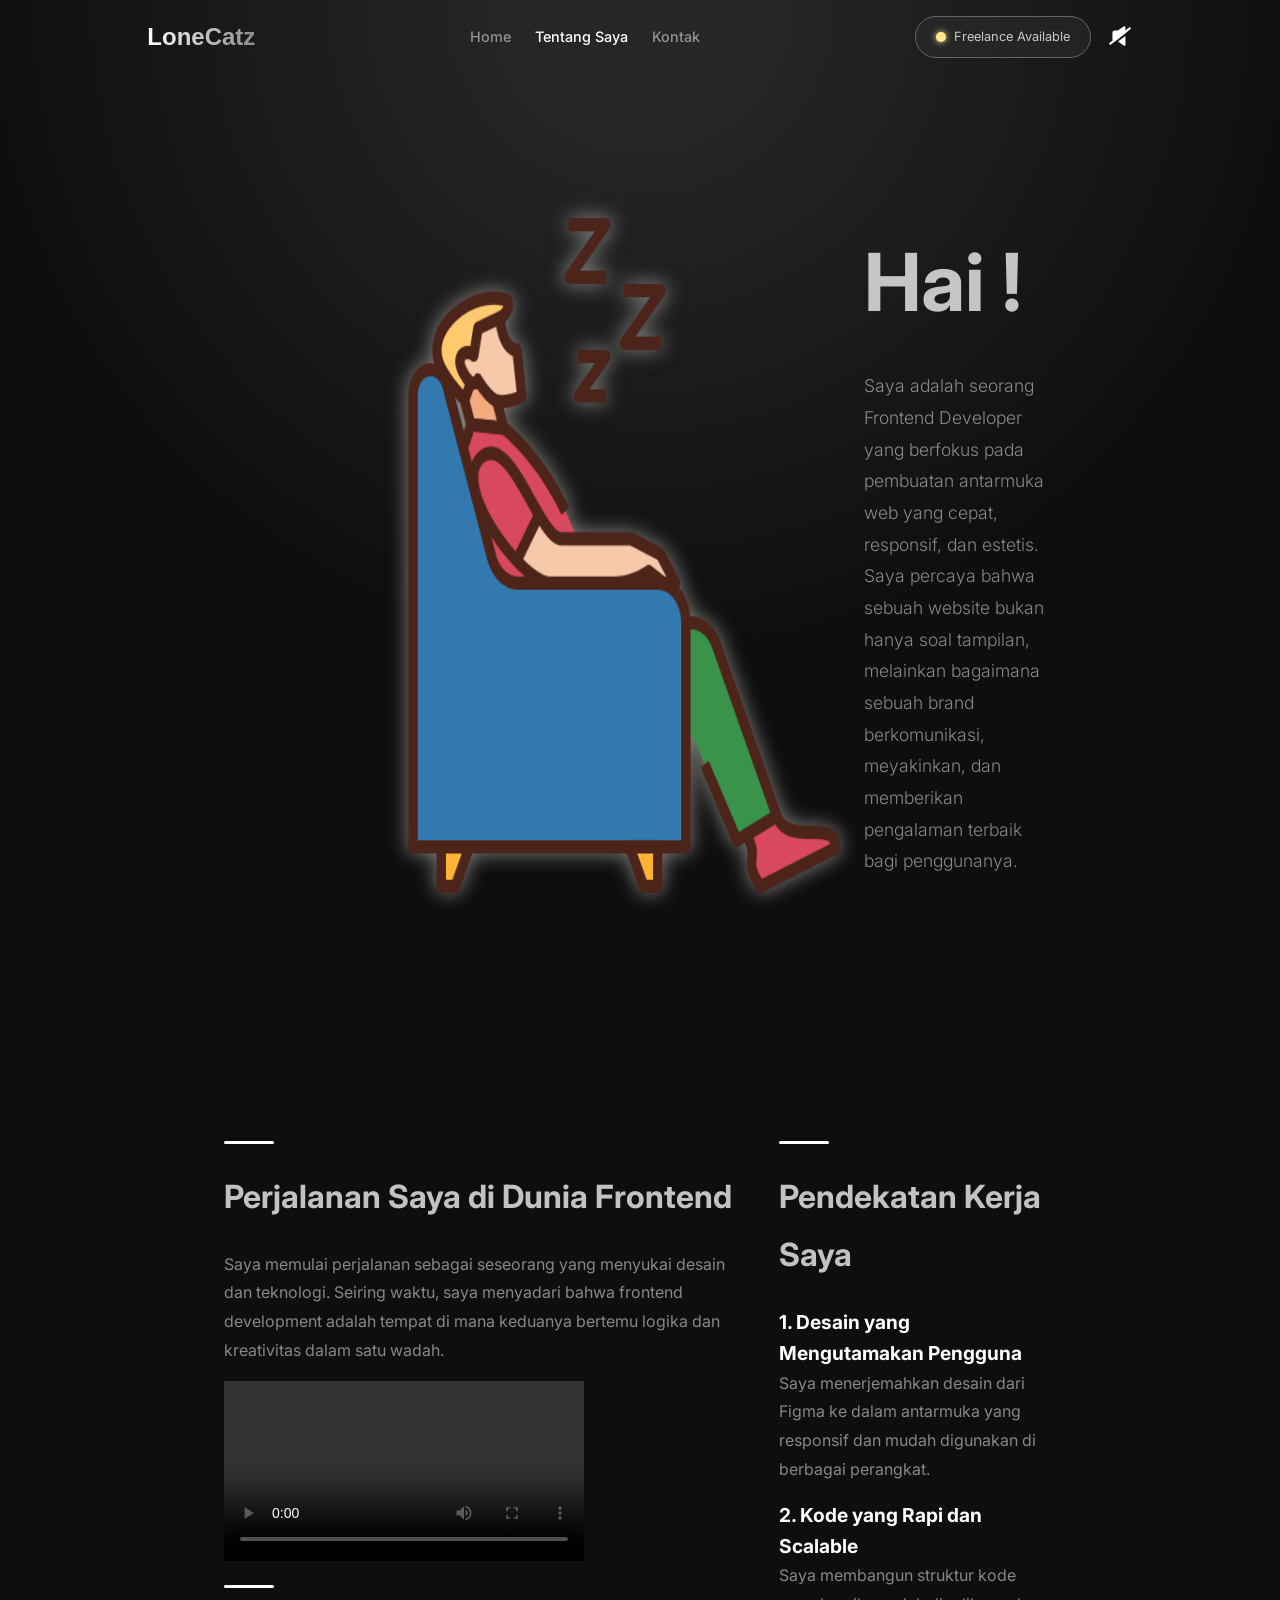
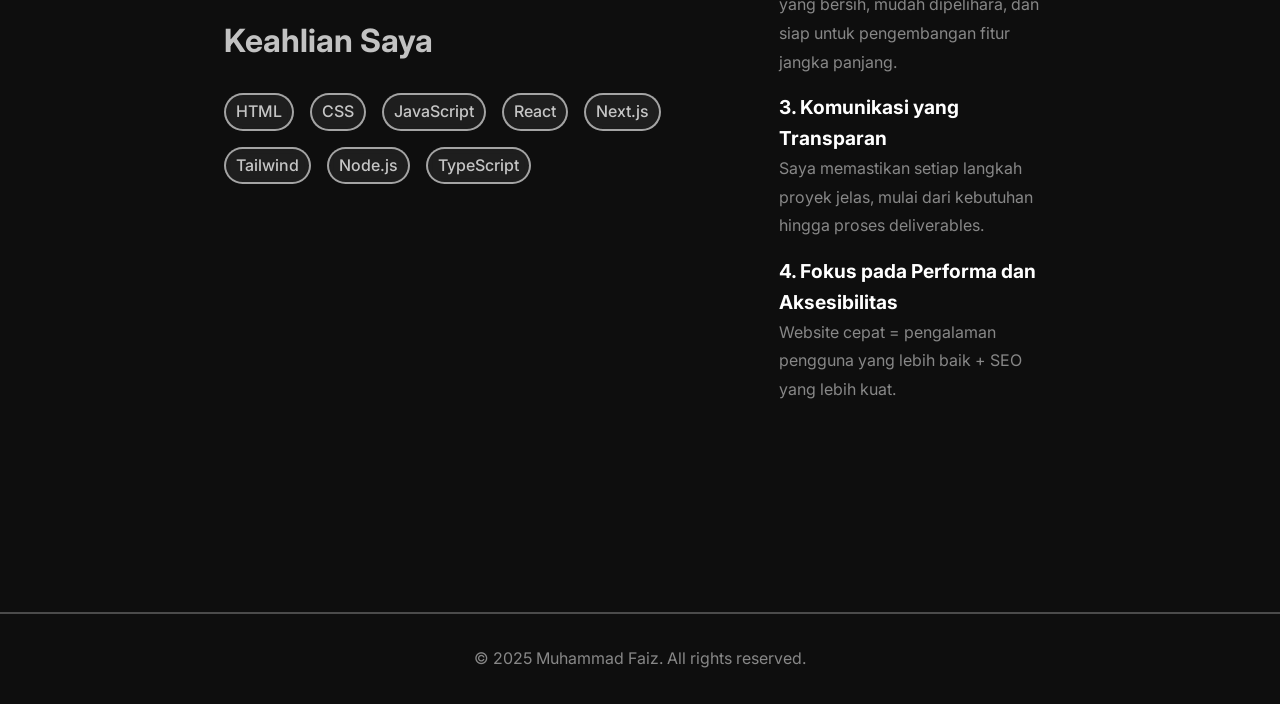
==== about.html @ 2d01e6ac "first commit" ====
<!DOCTYPE html>
<html lang="en">
  <head>
    <meta charset="UTF-8" />
    <meta name="viewport" content="width=device-width, initial-scale=1.0" />
    <title>About | Portfolio</title>
    <link rel="stylesheet" href="style.css" />
  </head>
  <body>
    <div id="page-loader"></div>
    <div id="background"></div>
    <nav>
      <p>
        <span class="logo">LoneCatz</span>
      </p>
      <ul class="nav-items">
        <li>
          <a class="nav-item" href="index.html">Home</a>
        </li>
        <li>
          <a class="nav-item" href="#" style="color: var(--text-primary)"
            >Tentang Saya</a
          >
        </li>
        <li><a class="nav-item" href="kontak.html">Kontak</a></li>
      </ul>
      <div class="music">
        <div class="open-to-work">
          <div class="dot"></div>
          <span>Freelance Available</span>
        </div>
        <button id="audio-toggle">
          <span id="audio-icon"></span>
          </svg>
        </button>
      </div>
      <audio id="bg-audio" loop preload="auto">
        <source src="audio/Undertale OST_ 023 - Shop.mp4" type="audio/mpeg" />
      </audio>
    </nav>
    <section id="about">
      <div class="about-content">
        <div class="about-header">
          <img src="img/rest.png" alt="illustrasi" />
          <div>
            <h4>Hai !</h4>
            <p>
              Saya adalah seorang Frontend Developer yang berfokus pada
              pembuatan antarmuka web yang cepat, responsif, dan estetis. Saya
              percaya bahwa sebuah website bukan hanya soal tampilan, melainkan
              bagaimana sebuah brand berkomunikasi, meyakinkan, dan memberikan
              pengalaman terbaik bagi penggunanya.
            </p>
          </div>
        </div>
        <div class="about-teks">
          <div class="teks-kiri">
            <div>
              <div class="line"></div>
              <h4>Perjalanan Saya di Dunia Frontend</h4>
              <p>
                Saya memulai perjalanan sebagai seseorang yang menyukai desain
                dan teknologi. Seiring waktu, saya menyadari bahwa frontend
                development adalah tempat di mana keduanya bertemu logika dan
                kreativitas dalam satu wadah.
              </p>
              <video src="img/2023-12-17 08-30-18.mkv" controls preload="auto" style="width: 70%"></video>
            </div>
            <div>
              <div class="line"></div>
              <h4>Keahlian Saya</h4>
              <div class="tech-badges">
                <span class="badge">HTML</span>
                <span class="badge">CSS</span>
                <span class="badge">JavaScript</span>
                <span class="badge">React</span>
                <span class="badge">Next.js</span>
                <span class="badge">Tailwind</span>
                <span class="badge">Node.js</span>
                <span class="badge">TypeScript</span>
              </div>
            </div>
          </div>
          <div>
            <div class="line"></div>
            <h4>Pendekatan Kerja Saya</h4>
            <div>
              <h5>1. Desain yang Mengutamakan Pengguna</h5>
              <p>
                Saya menerjemahkan desain dari Figma ke dalam antarmuka yang
                responsif dan mudah digunakan di berbagai perangkat.
              </p>
            </div>
            <div>
              <h5>2. Kode yang Rapi dan Scalable</h5>
              <p>
                Saya membangun struktur kode yang bersih, mudah dipelihara, dan
                siap untuk pengembangan fitur jangka panjang.
              </p>
            </div>
            <div>
              <h5>3. Komunikasi yang Transparan</h5>
              <p>
                Saya memastikan setiap langkah proyek jelas, mulai dari
                kebutuhan hingga proses deliverables.
              </p>
            </div>
            <div>
              <h5>4. Fokus pada Performa dan Aksesibilitas</h5>
              <p>
                Website cepat = pengalaman pengguna yang lebih baik + SEO yang
                lebih kuat.
              </p>
            </div>
          </div>
        </div>
      </div>
    </section>

    <footer>
      <p>&copy; 2025 Muhammad Faiz. All rights reserved.</p>
    </footer>
    <script src="index.js"></script>
  </body>
</html>
---- style.css ----
@import url("https://fonts.googleapis.com/css2?family=Inter:ital,opsz,wght@0,14..32,100..900;1,14..32,100..900&display=swap");
@import url("https://api.fontshare.com/v2/css?f[]=clash-display@1&display=swap");

:root {
  /* Backgrounds */
  --bg-main: #0e0e0e;
  --bg-soft: #141414;
  --bg-muted: #2e2e2e80;
  --bg-transparent: #0000;

  /* Surfaces / Cards */
  --surface-default: #171717;
  --surface-alt: #2a3132;
  --surface-highlight: #ffe68c;

  /* Text Colors */
  --text-primary: #fff;
  --text-secondary: #ffffffbf;
  --text-muted: #ffffff80;
  --text-faded: #ffffff40;
  --text-subtle: #ffffff26;
  --text-inverse: #000;

  /* Borders / Lines */
  --border-light: #fff9;
  --border-soft: #fff0;
  --border-muted: #00000080;

  /* Accent / Branding */
  --accent-primary: #2a29ff;
  --accent-dark: #001666;
  --accent-warm: #7d6161;

  /* Utility Transparencies */
  --overlay-weak: #ffffff1a;
  --overlay-medium: #cadcfc;
  --overlay-strong: #5f6566;
  --shadow-soft: #00000080;
  --shadow-faint: #ffffff0d;
}

* {
  margin: 0;
  padding: 0;
  box-sizing: border-box;
  scroll-behavior: smooth;
}

body {
  font-family: "Inter", sans-serif;
  background: var(--bg-main);
  color: var(--text-primary);
  overflow-x: hidden;
  line-height: 1.6;
}
#page-loader {
  position: fixed;
  top: 0;
  left: 0;
  width: 0%;
  height: 3px;
  background: var(--surface-highlight);
  z-index: 9999;
  transition: width 0.4s ease;
}
section {
  opacity: 0;
  transform: translateY(10px);
  transition: opacity 0.4s ease, transform 0.4s ease;
}
section.fade-in {
  opacity: 1;
  transform: translateY(0);
  transition: opacity 0.4s ease, transform 0.4s ease;
}
section.fade-out {
  opacity: 0;
  transform: translateY(10px);
  transition: opacity 0.4s ease, transform 0.4s ease;
}

#background {
  position: absolute;
  top: 0;
  left: 0;
  width: 100%;
  height: 100vh;
  z-index: -1;

  background-image: radial-gradient(
    circle at top center,
    rgb(247, 247, 240, 0.1) 0%,
    rgba(255, 255, 255, 0.1) 10%,
    var(--bg-main) 60%
  );
}

nav {
  display: flex;
  justify-content: space-around;
  align-items: center;
  padding: 16px 40px;
}

li {
  list-style: none;
}

a {
  text-decoration: none;
  color: var(--text-primary);
}

.logo {
  background-image: linear-gradient(
    90deg,
    var(--text-primary) 0%,
    rgba(255, 255, 255, 0.5) 100%
  );
  background-clip: text;
  font-family: "Clash Display", sans-serif;
  font-weight: 600;
  font-size: 1.5rem;
  color: transparent;
}

.nav-items {
  display: flex;
  gap: 1.5rem;
}

.nav-items a {
  font-size: 0.9rem;
  font-weight: 500;
  transition: color 0.3s;
  position: relative;
  color: var(--text-muted);
}

.nav-items a:hover {
  color: var(--text-primary);
}

.music {
  display: flex;
  gap: 1rem;
}
.open-to-work {
  display: flex;
  gap: 0.5rem;
  align-items: center;
  background-color: var(--bg-muted);
  padding: 10px 20px;
  border-radius: 9999px;
  border: 1px solid var(--overlay-strong);
  color: var(--text-secondary);
  font-weight: 400;
  font-size: 0.8rem;
}
#audio-toggle {
  background: none;
  border: none;
  cursor: pointer;
}

.dot {
  position: relative;
  background-color: var(--surface-highlight); /* warna titik */
  width: 10px;
  height: 10px;
  border-radius: 9999px;
  box-shadow: 0 0 6px var(--surface-highlight);
}

.dot::before {
  content: "";
  position: absolute;
  top: 50%;
  left: 50%;
  width: 100%;
  height: 100%;
  border-radius: 9999px;
  background-color: var(--surface-highlight);
  transform: translate(-50%, -50%);
  z-index: -1;
  animation: ping 1.2s cubic-bezier(0, 0, 0.2, 1) infinite;
  opacity: 0.6;
}

@keyframes ping {
  0% {
    transform: translate(-50%, -50%) scale(1);
    opacity: 1;
  }
  70% {
    transform: translate(-50%, -50%) scale(2.4);
    opacity: 0;
  }
  100% {
    transform: translate(-50%, -50%) scale(3);
    opacity: 0;
  }
}

.section-tag {
  display: flex;
  flex-direction: column;
  align-items: center;
  justify-content: center;
  padding: 2rem 0;
}

.section-tag div {
  width: 100px;
  height: 4px;
  border-radius: 9999px;
  background-image: linear-gradient(
    90deg,
    var(--text-primary) 0%,
    rgba(255, 255, 255, 0.3) 100%
  );
  margin-bottom: 1.5rem;
}
.section-tag span {
  font-size: 2.5rem;
  font-family: "Clash Display", sans-serif;
  font-weight: 600;
  margin-bottom: 1.5rem;
  background-image: linear-gradient(
    90deg,
    var(--text-primary) 50%,
    rgba(255, 255, 255, 0.5) 100%
  );
  background-clip: text;
  color: transparent;
}
#hero {
  padding: 1rem 14rem;
}
.hero-content {
  display: flex;
  justify-content: center;
  align-items: center;
  flex-direction: column;
  gap: 1.5rem;
  padding: 5rem 0;

  margin-top: 4rem;
  margin-bottom: 3rem;
}

.hero-content span {
  background-color: var(--overlay-weak);
  padding: 10px 10px;
  border: 1px solid var(--border-soft);
  border-radius: 9999px;
  font-weight: 500;
  font-size: 0.9rem;
  text-align: center;
  color: var(--text-primary);
}

.hero-role {
  background-image: linear-gradient(
    90deg,
    var(--text-primary) 50%,
    rgba(255, 255, 255, 0.5) 100%
  );
  background-clip: text;
  font-family: "Clash Display", sans-serif;
  font-weight: 600;
  font-size: 5rem;
  line-height: 1;
  text-align: center;
  color: transparent;
}
.hero-tagline {
  font-size: 1.2rem;
  font-weight: 400;
  text-align: center;
  color: var(--text-secondary);
  margin-bottom: 2rem;
}
.cta-button {
  padding: 0.8rem 2.5rem;
  width: fit-content;
  background: var(--text-primary);
  border: 1px solid var(--overlay-weak);
  color: var(--text-inverse);
  text-decoration: none;
  border-radius: 9999px;
  font-weight: 500;
  transition: all 0.3s;
  position: relative;
  overflow: hidden;
}
.cta-button:hover {
  background-color: var(--bg-soft);
  border-color: var(--border-soft);
  color: var(--text-primary);
  box-shadow: 0 0 10px rgba(240, 240, 240, 0.544);
}

#about {
  padding: 0 14rem;
}

.about-content {
  display: flex;
  justify-content: center;
  align-items: center;
  flex-direction: column;
  gap: 1.5rem;
  margin-top: 9rem;
  margin-bottom: 3rem;
}

.about-header {
  display: flex;
  padding-left: 10rem;
  margin-bottom: 5rem;
}
.about-header img {
  width: 30rem;
  filter: drop-shadow(0 0 10px rgba(237, 238, 233, 0.528));
}
.about-header h4 {
  font-size: 5rem;
  margin-bottom: 1.5rem;
  color: var(--text-secondary);
}
.about-header p {
  color: var(--text-muted);
  font-size: 1.1rem;
  font-weight: 300;
  line-height: 1.8;
  margin-bottom: 1rem;
}

.line {
  width: 50px;
  height: 3px;
  border-radius: 9999px;
  background-color: var(--text-primary);
  margin-bottom: 1.5rem;
}

.about-teks {
  display: flex;
  justify-content: center;
  align-items: start;
  gap: 2.5rem;
  padding: 5rem 0;
  margin-top: 4rem;
  margin-bottom: 3rem;
}
.about-teks .teks-kiri {
  display: flex;
  flex-direction: column;
  gap: 1rem;
}
.about-teks h4 {
  color: var(--text-secondary);
  font-size: 2rem;
  line-height: 1.8;
  margin-bottom: 1.5rem;
}
.about-teks h5 {
  color: var(--text-primary);
  font-size: 1.2rem;
}
.about-teks p {
  color: var(--text-muted);
  font-size: 1rem;
  line-height: 1.8;
  margin-bottom: 1rem;
}

.tech-badges {
  display: flex;
  flex-wrap: wrap;
  gap: 1rem;
}
.badge {
  display: inline-flex;
  align-items: center;
  padding: 4px 10px;
  font-size: 1rem;
  font-weight: 500;
  border-radius: 9999px;
  background-color: var(--bg-muted);
  border: 2px solid var(--border-light);
  color: var(--text-secondary);
  backdrop-filter: blur(4px);
  transition: all 0.2s ease, transform 0.2s ease;
}
.badge:hover {
  background-color: var(--bg-soft);
  border-color: var(--border-soft);
  box-shadow: 0 0 10px rgba(240, 240, 240, 0.544);
  transform: translateY(-2px);
}

#kontak {
  padding: 0 14rem;
}
.contact-content {
  display: flex;
  gap: 1.5rem;
  margin-bottom: 3rem;
}

.contact-form {
  min-width: 50%;
}
.contact-form form {
  display: flex;
  flex-direction: column;
  gap: 1rem;
}
label {
  display: flex;
  flex-direction: column;
  gap: 5px;
  margin-bottom: 0.5rem;
}
label span {
  font-size: 1rem;
  font-weight: 500;
  color: var(--text-secondary);
}
input {
  width: 100%;
  padding: 0.8rem 2.5rem;
  background: var(--bg-soft);
  border: 2px solid var(--overlay-weak);
  color: var(--text-secondary);
  border-radius: 8px;
  font-weight: 500;
  font-size: 1rem;
  transition: all 0.3s;
  position: relative;
  overflow: hidden;
  outline: none;
}
input:focus,
textarea:focus {
  background-color: transparent;
  border-color: var(--border-light);
}
textarea {
  width: 100%;
  padding: 0.8rem 2.5rem;
  background: var(--bg-soft);
  border: 2px solid var(--overlay-weak);
  color: var(--text-secondary);
  text-decoration: none;
  border-radius: 8px;
  font-weight: 500;
  font-size: 1rem;
  transition: all 0.3s;
  position: relative;
  resize: none;
  outline: none;
}

.contact-teks {
  padding: 20px;
  border: 2px solid var(--overlay-weak);
  border-radius: 24px;
}
.contact-teks div {
  display: flex;
  flex-direction: column;
  gap: 1rem;
}
.contact-teks h3 {
  color: var(--text-secondary);
  font-size: 2rem;
  line-height: 1.8;
}
.contact-teks p {
  color: var(--text-muted);
  font-size: 1rem;
  line-height: 1.8;
  margin-bottom: 1rem;
}

.contact-info {
  width: 50%;
  display: flex;
  flex-direction: column;
  gap: 2rem;
  padding-top: 1.5rem;
}
.contact-media {
  display: flex;
  gap: 1.5rem;
  justify-content: start;
}

.social-link {
  width: 50px;
  height: 50px;
  background: var(--bg-soft);
  border: 1px solid var(--border-soft);
  border-radius: 12px;
  display: flex;
  align-items: center;
  justify-content: center;
  text-decoration: none;
  color: var(--text-primary);
  transition: all 0.3s;
  font-size: 1.2rem;
}

.social-link:hover:has(.github) {
  border-color: rgba(245, 245, 245, 1);
  box-shadow: 0 5px 20px rgba(245, 245, 245, 0.3);
  transform: translateY(-5px);
}

.social-link:hover:has(.linkind) {
  border-color: rgba(10, 102, 194, 1);
  box-shadow: 0 5px 20px rgba(10, 102, 194, 0.3);
  transform: translateY(-5px);
}

.social-link:hover:has(.instagram) {
  border-color: rgb(255, 0, 128);
  box-shadow: 0 5px 20px rgb(255, 0, 128, 0.3);
  transform: translateY(-5px);
}

.social-link:hover .linkind {
  fill: rgba(10, 102, 194, 1);
}
.social-link:hover .instagram {
  fill: rgb(255, 0, 128);
}

.contact-media svg {
  width: 30px;
  height: 30px;
  fill: var(--text-primary);
  transition: all 0.3s;
}

footer {
  text-align: center;
  padding: 2rem 0;
  color: var(--text-muted);
  border-top: 2px solid var(--text-faded);
  margin-top: 4rem;
}
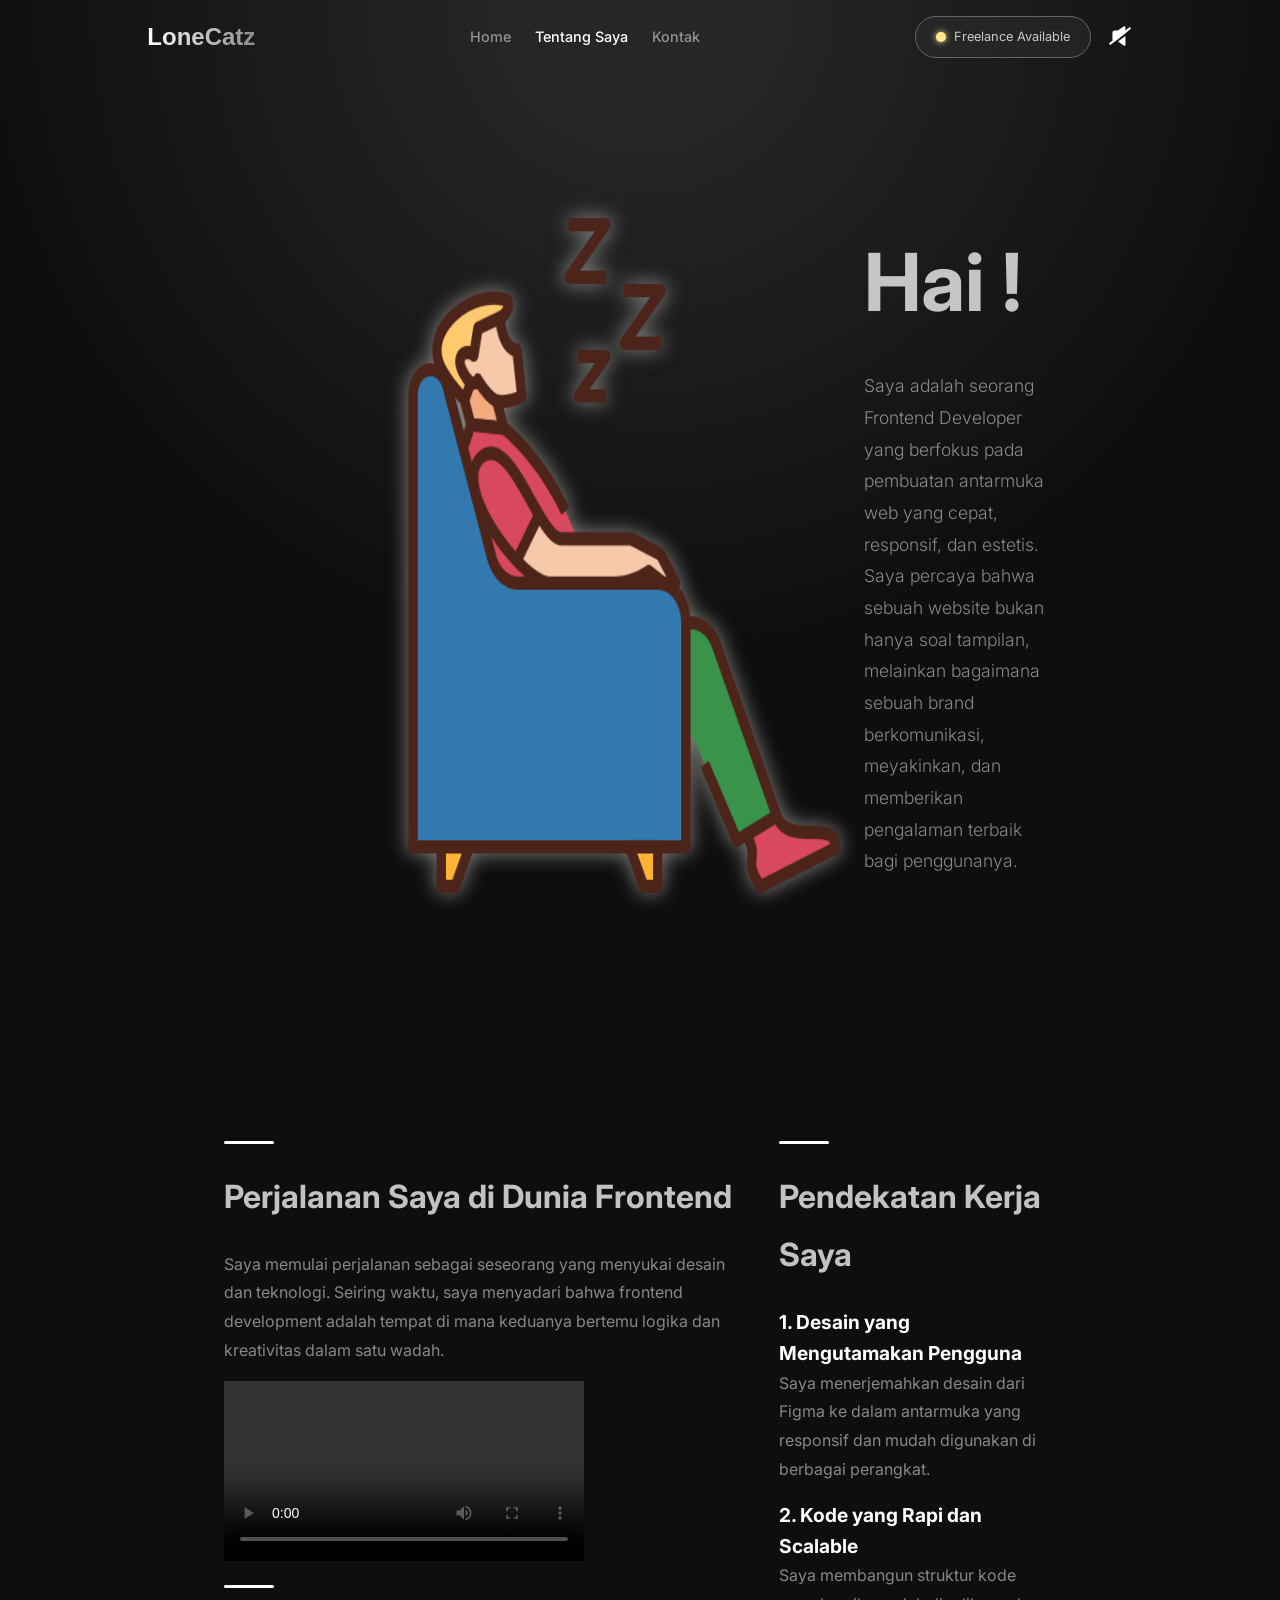
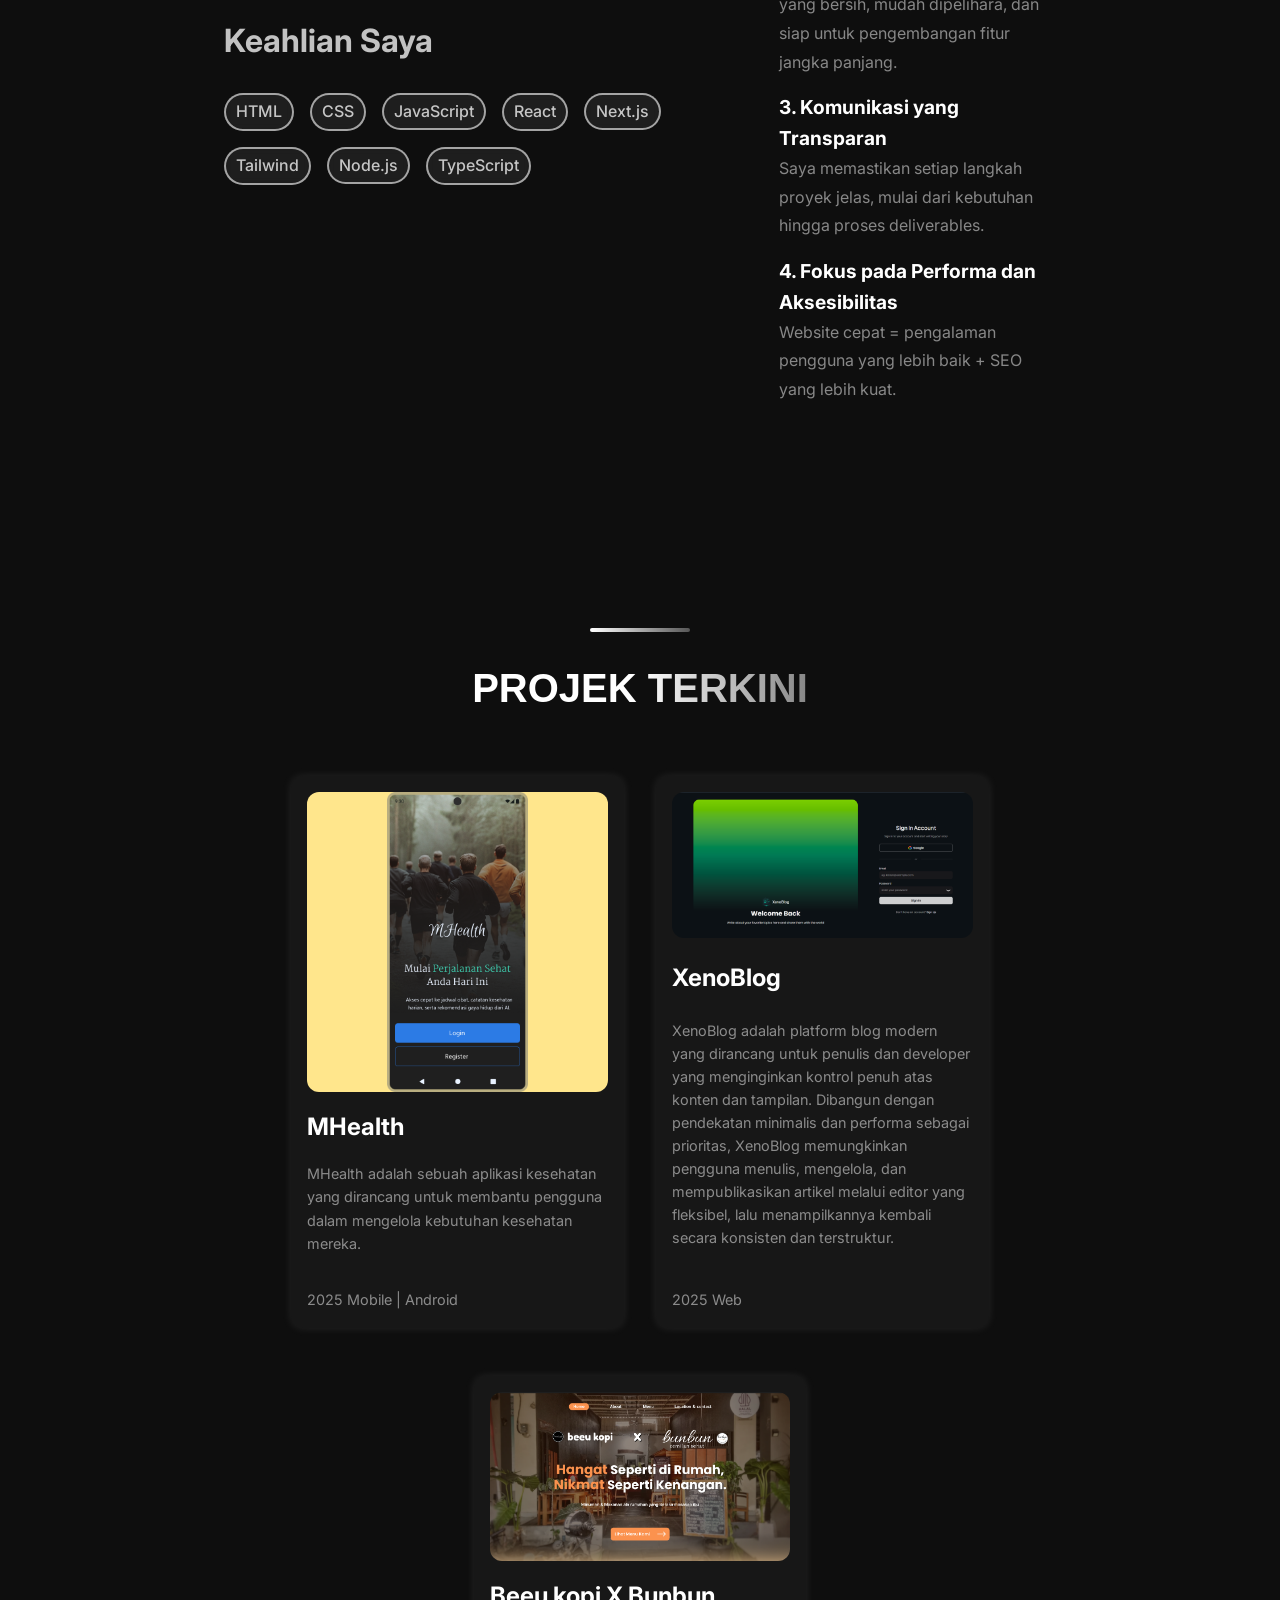
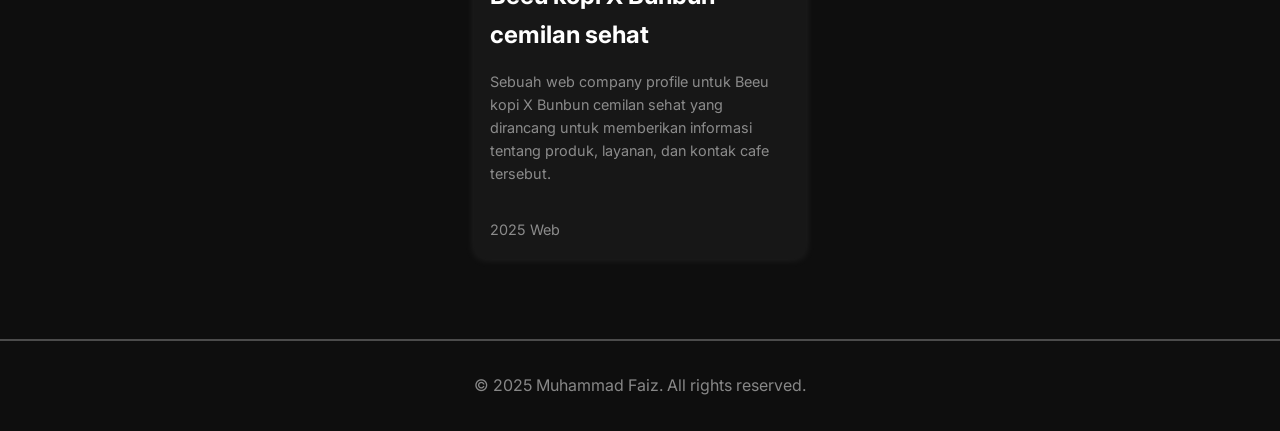
==== commit ddf266b9: "feature/slider & project card" ====
--- a/about.html
+++ b/about.html
@@ -31,7 +31,6 @@
         </div>
         <button id="audio-toggle">
           <span id="audio-icon"></span>
-          </svg>
         </button>
       </div>
       <audio id="bg-audio" loop preload="auto">
@@ -64,7 +63,12 @@
                 development adalah tempat di mana keduanya bertemu logika dan
                 kreativitas dalam satu wadah.
               </p>
-              <video src="img/2023-12-17 08-30-18.mkv" controls preload="auto" style="width: 70%"></video>
+              <video
+                src="img/2023-12-17 08-30-18.mkv"
+                controls
+                preload="auto"
+                style="width: 70%"
+              ></video>
             </div>
             <div>
               <div class="line"></div>
@@ -117,6 +121,69 @@
       </div>
     </section>
 
+    <section id="project">
+      <div class="section-tag">
+        <div></div>
+        <span>PROJEK TERKINI</span>
+      </div>
+      <div class="project-content">
+        <div class="project-card">
+          <div class="project-image">
+            <img src="img/intro.png" alt="SIM MHealth" />
+          </div>
+          <h4>MHealth</h4>
+          <div>
+            <p>
+              MHealth adalah sebuah aplikasi kesehatan yang dirancang untuk
+              membantu pengguna dalam mengelola kebutuhan kesehatan mereka.
+            </p>
+          </div>
+          <div>
+            <span>2025</span>
+            <span>Mobile | Android</span>
+          </div>
+        </div>
+        <div class="project-card">
+          <div class="project-image">
+            <img src="img/XenoBlog.png" alt="SIM MHealth" />
+          </div>
+          <h4>XenoBlog</h4>
+          <div>
+            <p>
+              XenoBlog adalah platform blog modern yang dirancang untuk penulis
+              dan developer yang menginginkan kontrol penuh atas konten dan
+              tampilan. Dibangun dengan pendekatan minimalis dan performa
+              sebagai prioritas, XenoBlog memungkinkan pengguna menulis,
+              mengelola, dan mempublikasikan artikel melalui editor yang
+              fleksibel, lalu menampilkannya kembali secara konsisten dan
+              terstruktur.
+            </p>
+          </div>
+          <div>
+            <span>2025</span>
+            <span>Web</span>
+          </div>
+        </div>
+        <div class="project-card">
+          <div class="project-image">
+            <img src="img/PKM.png" alt="SIM MHealth" />
+          </div>
+          <h4>Beeu kopi X Bunbun cemilan sehat</h4>
+          <div>
+            <p>
+              Sebuah web company profile untuk Beeu kopi X Bunbun cemilan sehat
+              yang dirancang untuk memberikan informasi tentang produk, layanan,
+              dan kontak cafe tersebut.
+            </p>
+          </div>
+          <div>
+            <span>2025</span>
+            <span>Web</span>
+          </div>
+        </div>
+      </div>
+    </section>
+
     <footer>
       <p>&copy; 2025 Muhammad Faiz. All rights reserved.</p>
     </footer>
--- a/style.css
+++ b/style.css
@@ -44,6 +44,8 @@
   padding: 0;
   box-sizing: border-box;
   scroll-behavior: smooth;
+  text-rendering: optimizeLegibility;
+  -webkit-font-smoothing: antialiased;
 }
 
 body {
@@ -234,19 +236,14 @@
   background-clip: text;
   color: transparent;
 }
-#hero {
-  padding: 1rem 14rem;
-}
 .hero-content {
   display: flex;
   justify-content: center;
   align-items: center;
   flex-direction: column;
   gap: 1.5rem;
-  padding: 5rem 0;
-
-  margin-top: 4rem;
-  margin-bottom: 3rem;
+  padding: 3.5rem 14rem;
+  margin-top: 3rem;
 }
 
 .hero-content span {
@@ -301,6 +298,65 @@
   box-shadow: 0 0 10px rgba(240, 240, 240, 0.544);
 }
 
+.slider-container {
+  position: relative;
+  overflow: hidden;
+  width: 100%;
+  margin-bottom: 3rem;
+}
+.slider-border {
+  padding: 2rem;
+  border-top: 1px solid var(--text-subtle);
+  border-bottom: 1px solid var(--text-subtle);
+}
+.slider-shadow-left {
+  position: absolute;
+  top: 0;
+  left: 0;
+  width: 30%;
+  height: 100%;
+  background-image: linear-gradient(90deg, var(--bg-main) 10%, transparent);
+  z-index: 1;
+}
+.slider-shadow-right {
+  position: absolute;
+  top: 0;
+  right: 0;
+  width: 30%;
+  height: 100%;
+  background-image: linear-gradient(90deg, transparent, var(--bg-main) 90%);
+  z-index: 1;
+}
+.slider-track {
+  display: flex;
+  white-space: nowrap;
+  animation: slide 20s linear infinite;
+}
+
+.slider {
+  display: flex;
+  align-items: center;
+  flex: 0 0 auto;
+  color: white;
+  font-size: 1.5rem;
+  padding: 0.5rem 0;
+}
+.slider svg {
+  fill: var(--text-subtle);
+  width: 3rem;
+  height: 3rem;
+  margin: 0 4rem;
+}
+
+@keyframes slide {
+  0% {
+    transform: translateX(0);
+  }
+  100% {
+    transform: translateX(-90%);
+  }
+}
+
 #about {
   padding: 0 14rem;
 }
@@ -399,6 +455,54 @@
   border-color: var(--border-soft);
   box-shadow: 0 0 10px rgba(240, 240, 240, 0.544);
   transform: translateY(-2px);
+}
+
+#project {
+  padding: 0 14rem;
+}
+.project-content {
+  display: flex;
+  gap: 2rem;
+  flex-wrap: wrap;
+  justify-content: center;
+  margin-bottom: 3rem;
+}
+
+.project-card {
+  display: flex;
+  max-width: 40%;
+  max-height: 600px;
+  flex-direction: column;
+  justify-content: space-between;
+  gap: 1rem;
+  padding: 1rem;
+  border-radius: 12px;
+  margin-bottom: 1rem;
+  background-color: var(--surface-default);
+  box-shadow: 0 0 10px rgba(236, 232, 232, 0.1);
+}
+.project-image {
+  display: flex;
+  justify-content: center;
+  align-items: center;
+  background: var(--surface-highlight);
+  border-radius: 12px;
+  overflow: hidden;
+}
+.project-image img {
+  max-width: 100%;
+  max-height: 300px;
+  object-fit: cover;
+}
+.project-card h4 {
+  color: var(--text-primary);
+  font-size: 1.5rem;
+}
+.project-card p,
+.project-card span {
+  color: var(--text-muted);
+  font-size: 0.9rem;
+  margin-bottom: 1rem;
 }
 
 #kontak {
